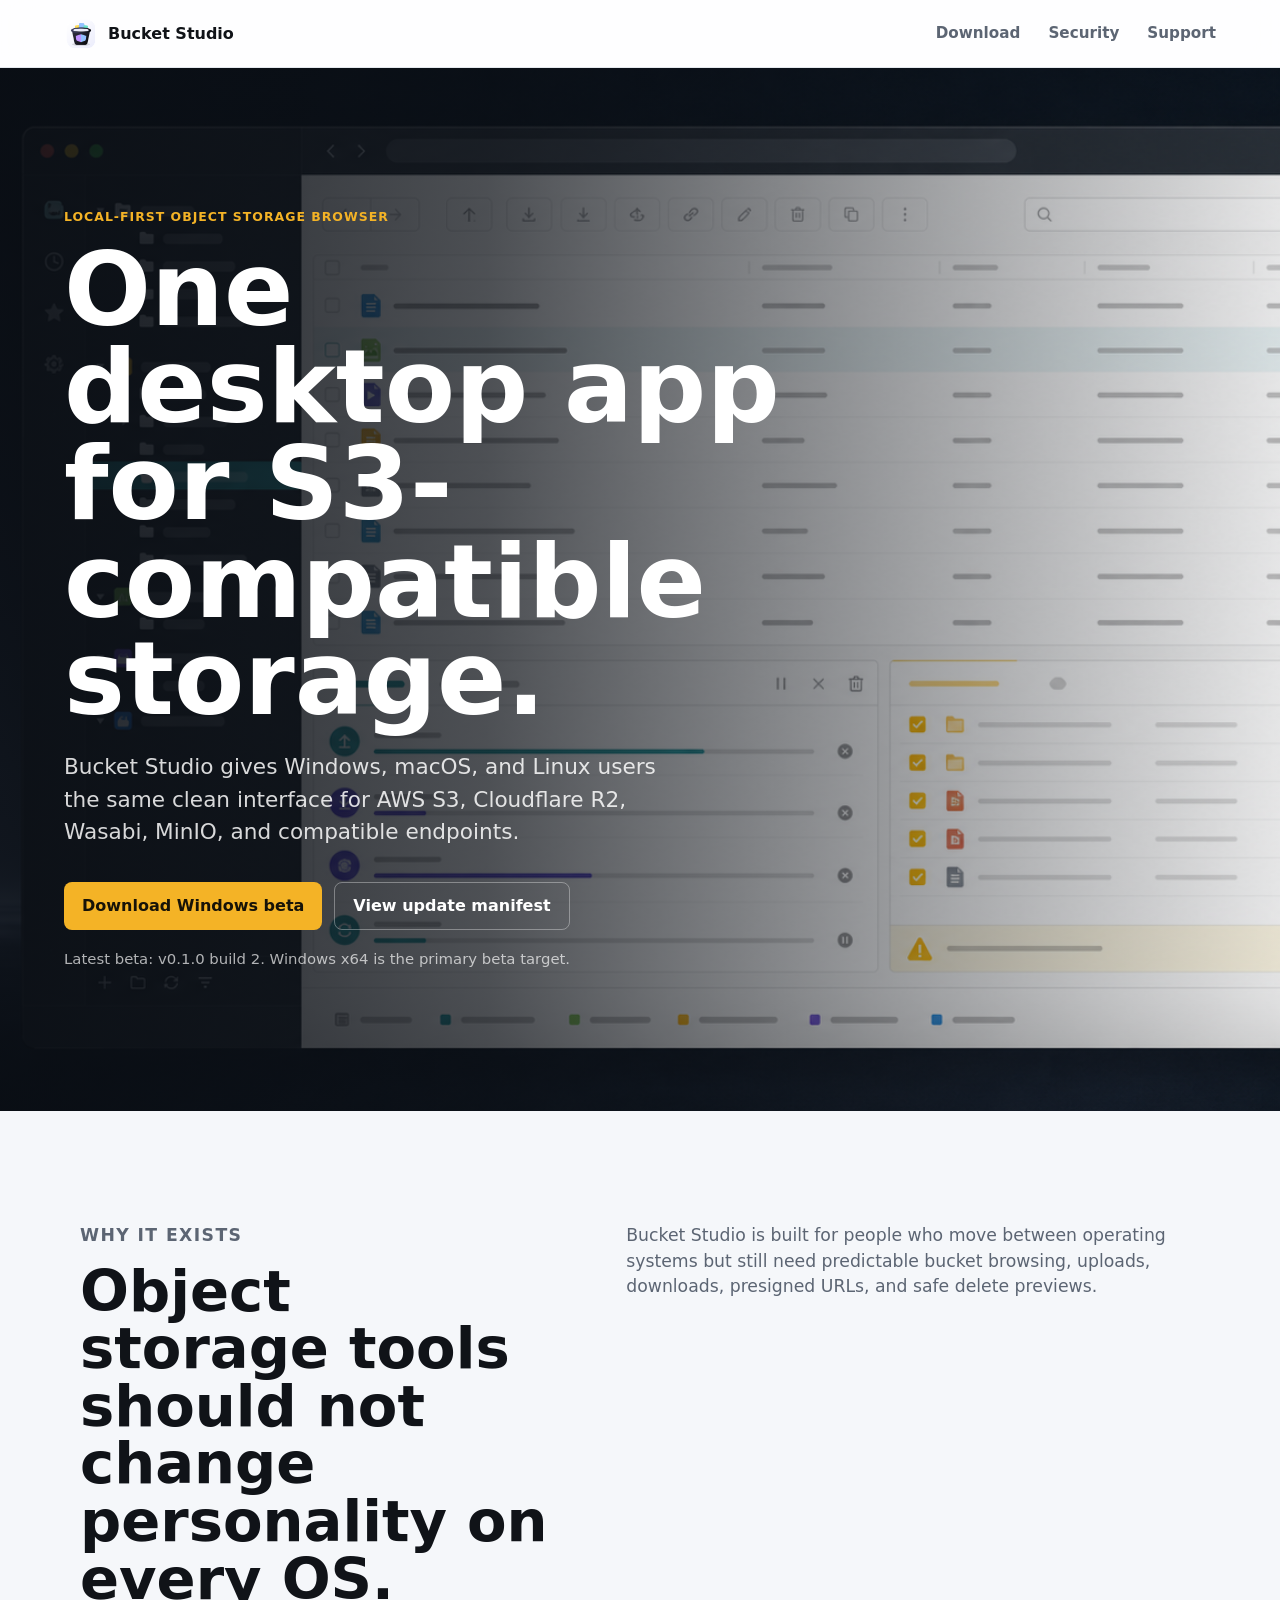
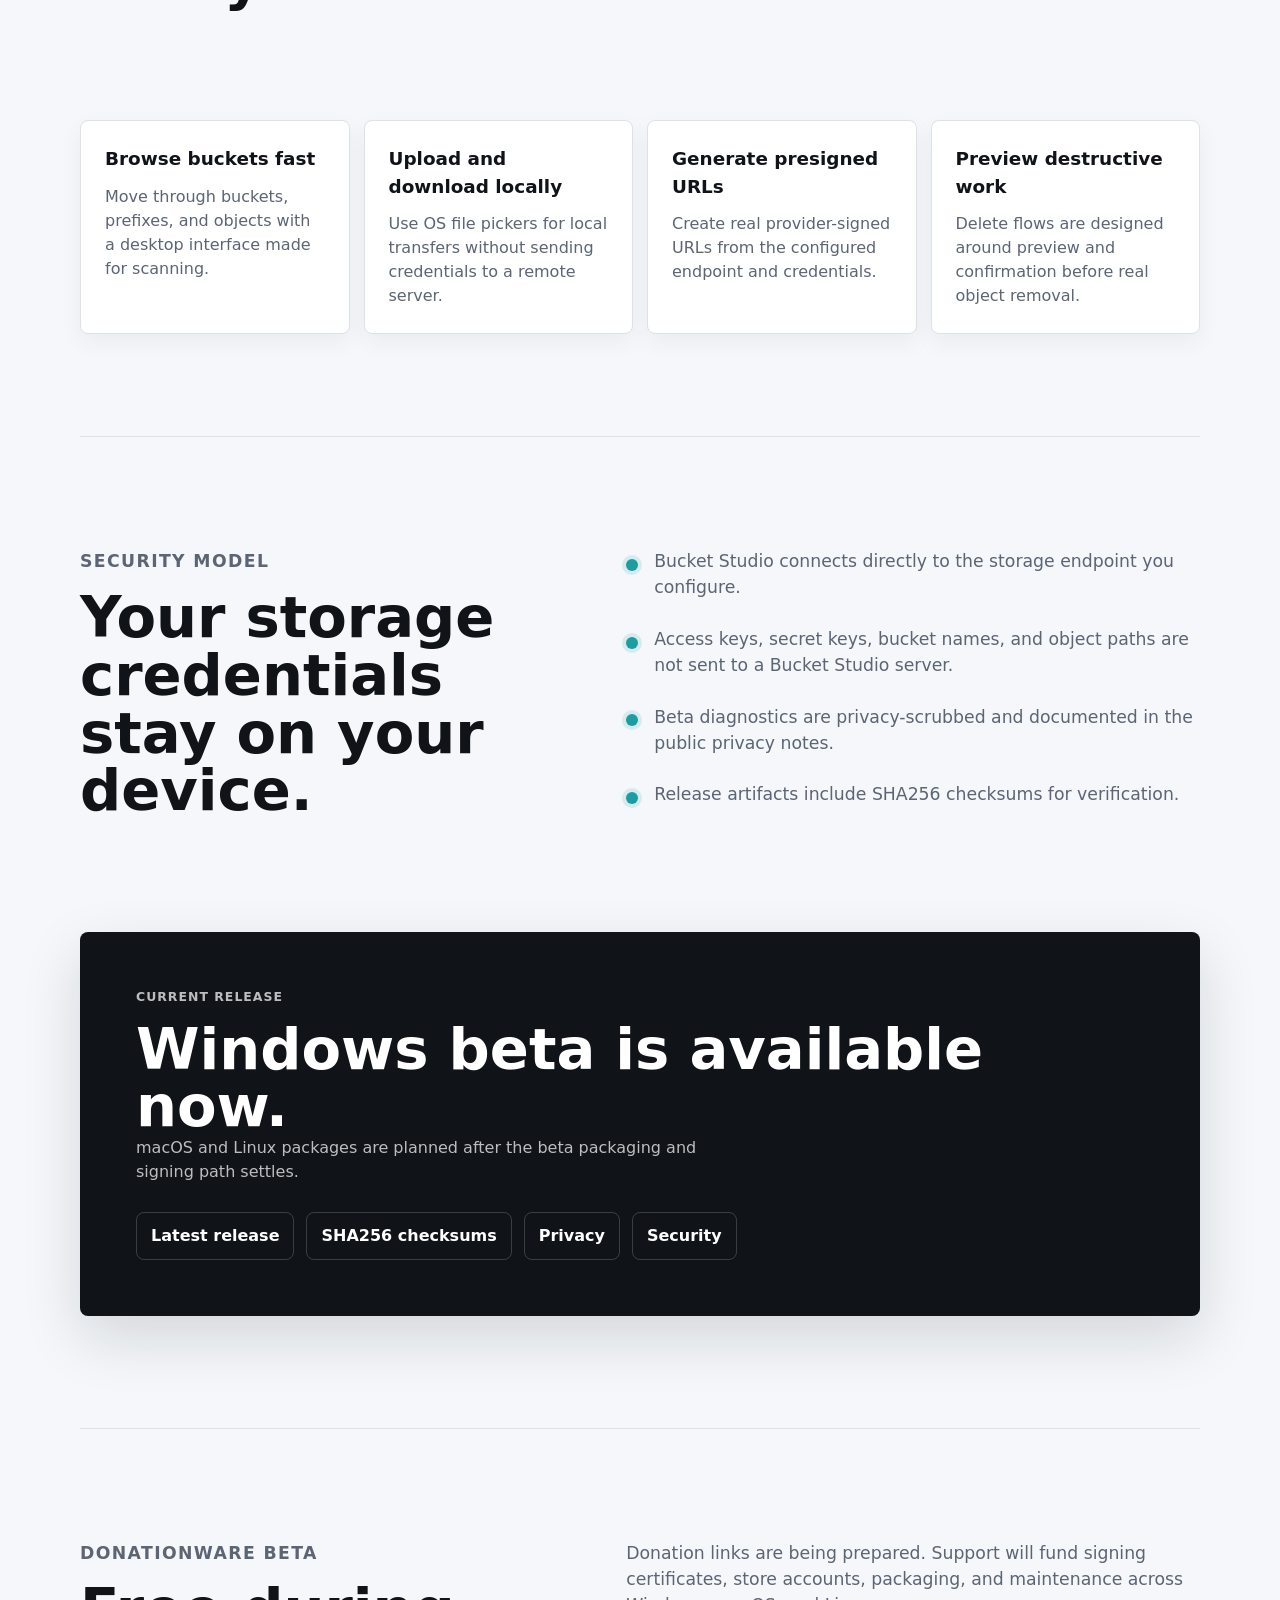
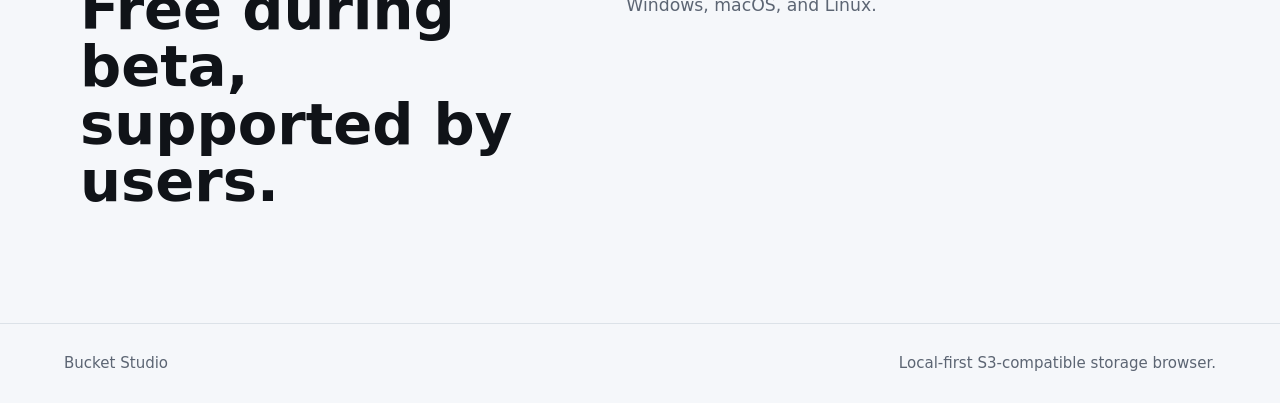
==== index.html @ 4a7e8ab2 "Add public landing page" ====
<!doctype html>
<html lang="en">
  <head>
    <meta charset="utf-8">
    <meta name="viewport" content="width=device-width, initial-scale=1">
    <title>Bucket Studio - S3-Compatible Storage Browser For Desktop</title>
    <meta
      name="description"
      content="Bucket Studio is a local-first desktop browser for S3-compatible object storage, including AWS S3, Cloudflare R2, Wasabi, MinIO, and compatible endpoints."
    >
    <meta name="robots" content="index,follow">
    <meta name="theme-color" content="#101318">
    <link rel="canonical" href="https://uwanggood.github.io/bucket-studio-downloads/">
    <link rel="icon" href="assets/bucket-studio-icon.png">
    <link rel="apple-touch-icon" href="assets/bucket-studio-icon.png">

    <meta property="og:type" content="website">
    <meta property="og:title" content="Bucket Studio - S3-Compatible Storage Browser">
    <meta
      property="og:description"
      content="A free beta desktop app for browsing buckets, uploading files, downloading objects, and managing S3-compatible storage locally."
    >
    <meta property="og:url" content="https://uwanggood.github.io/bucket-studio-downloads/">
    <meta property="og:image" content="https://uwanggood.github.io/bucket-studio-downloads/assets/bucket-studio-hero.png">
    <meta name="twitter:card" content="summary_large_image">
    <meta name="twitter:title" content="Bucket Studio">
    <meta
      name="twitter:description"
      content="A local-first desktop browser for S3-compatible object storage."
    >
    <meta name="twitter:image" content="https://uwanggood.github.io/bucket-studio-downloads/assets/bucket-studio-hero.png">

    <link rel="stylesheet" href="styles.css">
    <script type="application/ld+json">
      {
        "@context": "https://schema.org",
        "@type": "SoftwareApplication",
        "name": "Bucket Studio",
        "applicationCategory": "DeveloperApplication",
        "operatingSystem": "Windows, macOS, Linux",
        "description": "Bucket Studio is a local-first desktop browser for S3-compatible object storage.",
        "offers": {
          "@type": "Offer",
          "price": "0",
          "priceCurrency": "USD"
        },
        "downloadUrl": "https://github.com/Uwanggood/bucket-studio-downloads/releases/latest",
        "softwareVersion": "0.1.0",
        "url": "https://uwanggood.github.io/bucket-studio-downloads/"
      }
    </script>
  </head>
  <body>
    <header class="site-header" aria-label="Site header">
      <a class="brand" href="./" aria-label="Bucket Studio home">
        <img src="assets/bucket-studio-icon.png" alt="" width="34" height="34">
        <span>Bucket Studio</span>
      </a>
      <nav aria-label="Primary navigation">
        <a href="#download">Download</a>
        <a href="#security">Security</a>
        <a href="#support">Support</a>
      </nav>
    </header>

    <main>
      <section class="hero" aria-labelledby="hero-title">
        <div class="hero-copy">
          <p class="eyebrow">Local-first object storage browser</p>
          <h1 id="hero-title">One desktop app for S3-compatible storage.</h1>
          <p class="hero-text">
            Bucket Studio gives Windows, macOS, and Linux users the same clean interface
            for AWS S3, Cloudflare R2, Wasabi, MinIO, and compatible endpoints.
          </p>
          <div class="hero-actions" id="download">
            <a class="button primary" href="https://github.com/Uwanggood/bucket-studio-downloads/releases/latest">
              Download Windows beta
            </a>
            <a class="button secondary" href="latest.json">View update manifest</a>
          </div>
          <p class="release-note">Latest beta: v0.1.0 build 2. Windows x64 is the primary beta target.</p>
        </div>
      </section>

      <section class="section intro" aria-label="Product summary">
        <div>
          <p class="section-kicker">Why it exists</p>
          <h2>Object storage tools should not change personality on every OS.</h2>
        </div>
        <p>
          Bucket Studio is built for people who move between operating systems but still
          need predictable bucket browsing, uploads, downloads, presigned URLs, and safe
          delete previews.
        </p>
      </section>

      <section class="feature-grid" aria-label="Features">
        <article>
          <h3>Browse buckets fast</h3>
          <p>Move through buckets, prefixes, and objects with a desktop interface made for scanning.</p>
        </article>
        <article>
          <h3>Upload and download locally</h3>
          <p>Use OS file pickers for local transfers without sending credentials to a remote server.</p>
        </article>
        <article>
          <h3>Generate presigned URLs</h3>
          <p>Create real provider-signed URLs from the configured endpoint and credentials.</p>
        </article>
        <article>
          <h3>Preview destructive work</h3>
          <p>Delete flows are designed around preview and confirmation before real object removal.</p>
        </article>
      </section>

      <section class="section trust" id="security" aria-label="Security model">
        <div>
          <p class="section-kicker">Security model</p>
          <h2>Your storage credentials stay on your device.</h2>
        </div>
        <ul class="check-list">
          <li>Bucket Studio connects directly to the storage endpoint you configure.</li>
          <li>Access keys, secret keys, bucket names, and object paths are not sent to a Bucket Studio server.</li>
          <li>Beta diagnostics are privacy-scrubbed and documented in the public privacy notes.</li>
          <li>Release artifacts include SHA256 checksums for verification.</li>
        </ul>
      </section>

      <section class="downloads" aria-label="Downloads">
        <div class="download-panel">
          <p class="section-kicker">Current release</p>
          <h2>Windows beta is available now.</h2>
          <p>
            macOS and Linux packages are planned after the beta packaging and signing path settles.
          </p>
          <div class="download-links">
            <a href="https://github.com/Uwanggood/bucket-studio-downloads/releases/latest">Latest release</a>
            <a href="https://github.com/Uwanggood/bucket-studio-downloads/releases/download/v0.1.0/SHA256SUMS.txt">SHA256 checksums</a>
            <a href="PRIVACY.md">Privacy</a>
            <a href="SECURITY.md">Security</a>
          </div>
        </div>
      </section>

      <section class="section support" id="support" aria-label="Support Bucket Studio">
        <div>
          <p class="section-kicker">Donationware beta</p>
          <h2>Free during beta, supported by users.</h2>
        </div>
        <p>
          Donation links are being prepared. Support will fund signing certificates,
          store accounts, packaging, and maintenance across Windows, macOS, and Linux.
        </p>
      </section>
    </main>

    <footer class="site-footer">
      <span>Bucket Studio</span>
      <span>Local-first S3-compatible storage browser.</span>
    </footer>
  </body>
</html>
---- styles.css ----
:root {
  color-scheme: light;
  --ink: #101318;
  --muted: #5c6573;
  --line: #dce2e8;
  --panel: #ffffff;
  --paper: #f5f7fa;
  --teal: #1c9da2;
  --teal-ink: #0c6367;
  --yellow: #f4b326;
  --violet: #766be6;
  --shadow: 0 22px 60px rgba(14, 24, 35, 0.14);
}

* {
  box-sizing: border-box;
}

html {
  scroll-behavior: smooth;
}

body {
  margin: 0;
  background: var(--paper);
  color: var(--ink);
  font-family:
    Inter, ui-sans-serif, system-ui, -apple-system, BlinkMacSystemFont, "Segoe UI",
    sans-serif;
  line-height: 1.5;
}

a {
  color: inherit;
  text-decoration: none;
}

.site-header {
  position: sticky;
  top: 0;
  z-index: 10;
  display: flex;
  align-items: center;
  justify-content: space-between;
  gap: 24px;
  min-height: 68px;
  padding: 14px clamp(20px, 5vw, 72px);
  border-bottom: 1px solid rgba(220, 226, 232, 0.75);
  background: rgba(255, 255, 255, 0.86);
  backdrop-filter: blur(18px);
}

.brand {
  display: inline-flex;
  align-items: center;
  gap: 10px;
  font-weight: 800;
}

.brand img {
  border-radius: 8px;
}

nav {
  display: flex;
  gap: clamp(12px, 3vw, 28px);
  color: var(--muted);
  font-size: 0.95rem;
  font-weight: 650;
}

nav a:hover {
  color: var(--ink);
}

.hero {
  min-height: min(760px, calc(100vh - 68px));
  display: flex;
  align-items: center;
  padding: clamp(72px, 11vw, 140px) clamp(20px, 5vw, 72px);
  background:
    linear-gradient(90deg, rgba(9, 13, 19, 0.9) 0%, rgba(9, 13, 19, 0.72) 38%, rgba(9, 13, 19, 0.1) 100%),
    url("assets/bucket-studio-hero.png") center / cover no-repeat;
}

.hero-copy {
  max-width: 720px;
  color: #ffffff;
}

.eyebrow,
.section-kicker {
  margin: 0 0 14px;
  color: var(--yellow);
  font-size: 0.78rem;
  font-weight: 850;
  letter-spacing: 0.08em;
  text-transform: uppercase;
}

h1,
h2,
h3,
p {
  margin-top: 0;
}

h1 {
  max-width: 760px;
  margin-bottom: 24px;
  font-size: clamp(3rem, 8vw, 6.8rem);
  line-height: 0.95;
  letter-spacing: 0;
}

.hero-text {
  max-width: 620px;
  margin-bottom: 34px;
  color: rgba(255, 255, 255, 0.84);
  font-size: clamp(1.05rem, 2vw, 1.35rem);
}

.hero-actions,
.download-links {
  display: flex;
  flex-wrap: wrap;
  gap: 12px;
}

.button {
  display: inline-flex;
  align-items: center;
  justify-content: center;
  min-height: 48px;
  padding: 0 18px;
  border-radius: 8px;
  font-weight: 800;
}

.button.primary {
  background: var(--yellow);
  color: #171308;
}

.button.secondary {
  border: 1px solid rgba(255, 255, 255, 0.34);
  color: #ffffff;
}

.release-note {
  margin: 18px 0 0;
  color: rgba(255, 255, 255, 0.68);
  font-size: 0.93rem;
}

.section,
.feature-grid,
.downloads {
  width: min(1120px, calc(100% - 40px));
  margin: 0 auto;
}

.section {
  display: grid;
  grid-template-columns: minmax(0, 0.9fr) minmax(0, 1.1fr);
  gap: clamp(28px, 6vw, 80px);
  padding: clamp(76px, 9vw, 112px) 0;
}

.section h2,
.downloads h2 {
  margin-bottom: 0;
  font-size: clamp(2rem, 4.5vw, 4rem);
  line-height: 1;
  letter-spacing: 0;
}

.section p,
.check-list {
  color: var(--muted);
  font-size: 1.08rem;
}

.feature-grid {
  display: grid;
  grid-template-columns: repeat(4, minmax(0, 1fr));
  gap: 14px;
  padding-bottom: clamp(64px, 8vw, 104px);
}

.feature-grid article {
  min-height: 214px;
  padding: 24px;
  border: 1px solid var(--line);
  border-radius: 8px;
  background: var(--panel);
  box-shadow: 0 8px 24px rgba(16, 19, 24, 0.05);
}

.feature-grid h3 {
  margin-bottom: 12px;
  font-size: 1.15rem;
}

.feature-grid p {
  margin-bottom: 0;
  color: var(--muted);
}

.trust {
  border-top: 1px solid var(--line);
}

.check-list {
  display: grid;
  gap: 14px;
  margin: 0;
  padding: 0;
  list-style: none;
}

.check-list li {
  padding-left: 28px;
  position: relative;
}

.check-list li::before {
  content: "";
  position: absolute;
  top: 0.55em;
  left: 0;
  width: 12px;
  height: 12px;
  border-radius: 50%;
  background: var(--teal);
  box-shadow: 0 0 0 4px rgba(28, 157, 162, 0.14);
}

.downloads {
  padding-bottom: clamp(76px, 9vw, 112px);
}

.download-panel {
  padding: clamp(28px, 5vw, 56px);
  border-radius: 8px;
  background: #101318;
  color: #ffffff;
  box-shadow: var(--shadow);
}

.download-panel p {
  max-width: 620px;
  color: rgba(255, 255, 255, 0.72);
}

.download-links {
  margin-top: 28px;
}

.download-links a {
  min-height: 44px;
  padding: 11px 14px;
  border: 1px solid rgba(255, 255, 255, 0.18);
  border-radius: 8px;
  color: #ffffff;
  font-weight: 750;
}

.support {
  border-top: 1px solid var(--line);
}

.site-footer {
  display: flex;
  justify-content: space-between;
  gap: 20px;
  padding: 28px clamp(20px, 5vw, 72px);
  border-top: 1px solid var(--line);
  color: var(--muted);
  font-size: 0.94rem;
}

@media (max-width: 860px) {
  .site-header {
    align-items: flex-start;
    flex-direction: column;
  }

  .hero {
    min-height: 720px;
    align-items: flex-end;
    background:
      linear-gradient(0deg, rgba(9, 13, 19, 0.96) 0%, rgba(9, 13, 19, 0.76) 52%, rgba(9, 13, 19, 0.18) 100%),
      url("assets/bucket-studio-hero.png") center / cover no-repeat;
  }

  .section {
    grid-template-columns: 1fr;
  }

  .feature-grid {
    grid-template-columns: repeat(2, minmax(0, 1fr));
  }
}

@media (max-width: 560px) {
  nav {
    width: 100%;
    justify-content: space-between;
  }

  h1 {
    font-size: 3.1rem;
  }

  .feature-grid {
    grid-template-columns: 1fr;
  }

  .button,
  .download-links a {
    width: 100%;
  }

  .site-footer {
    flex-direction: column;
  }
}
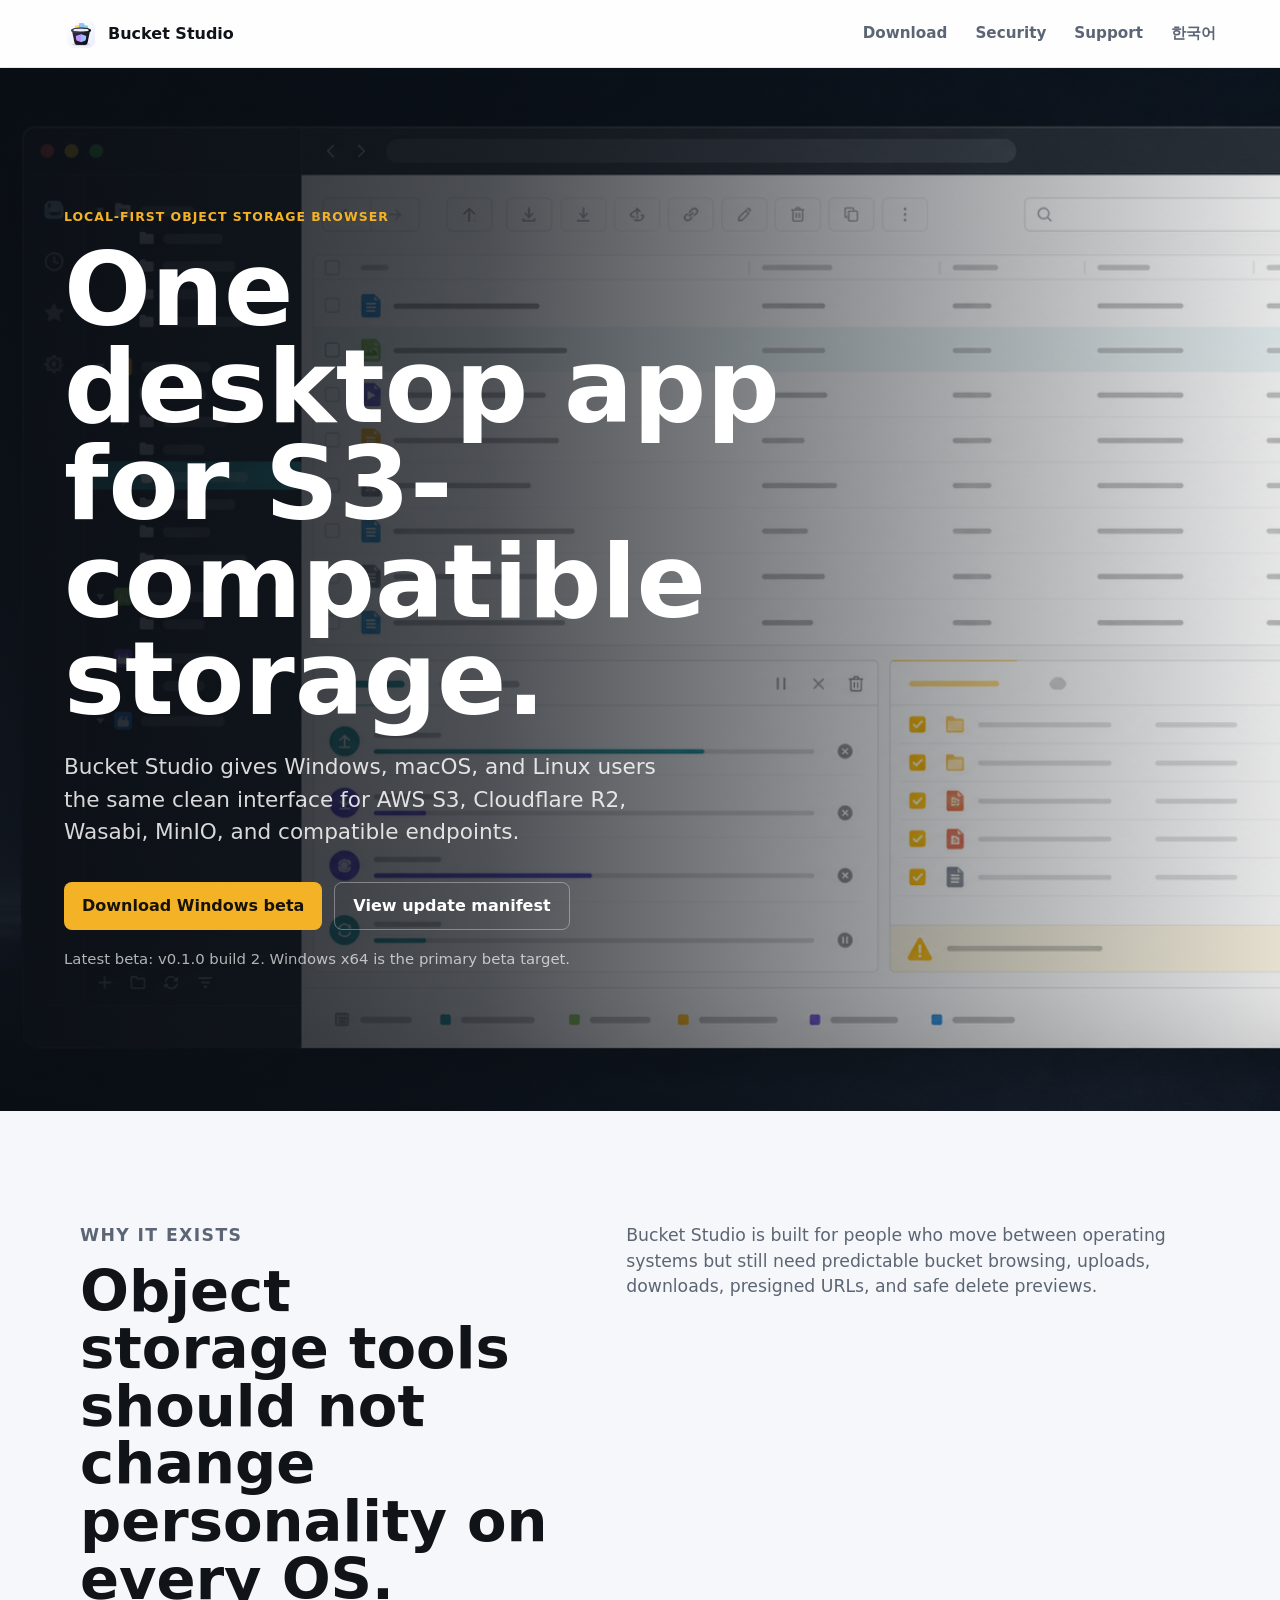
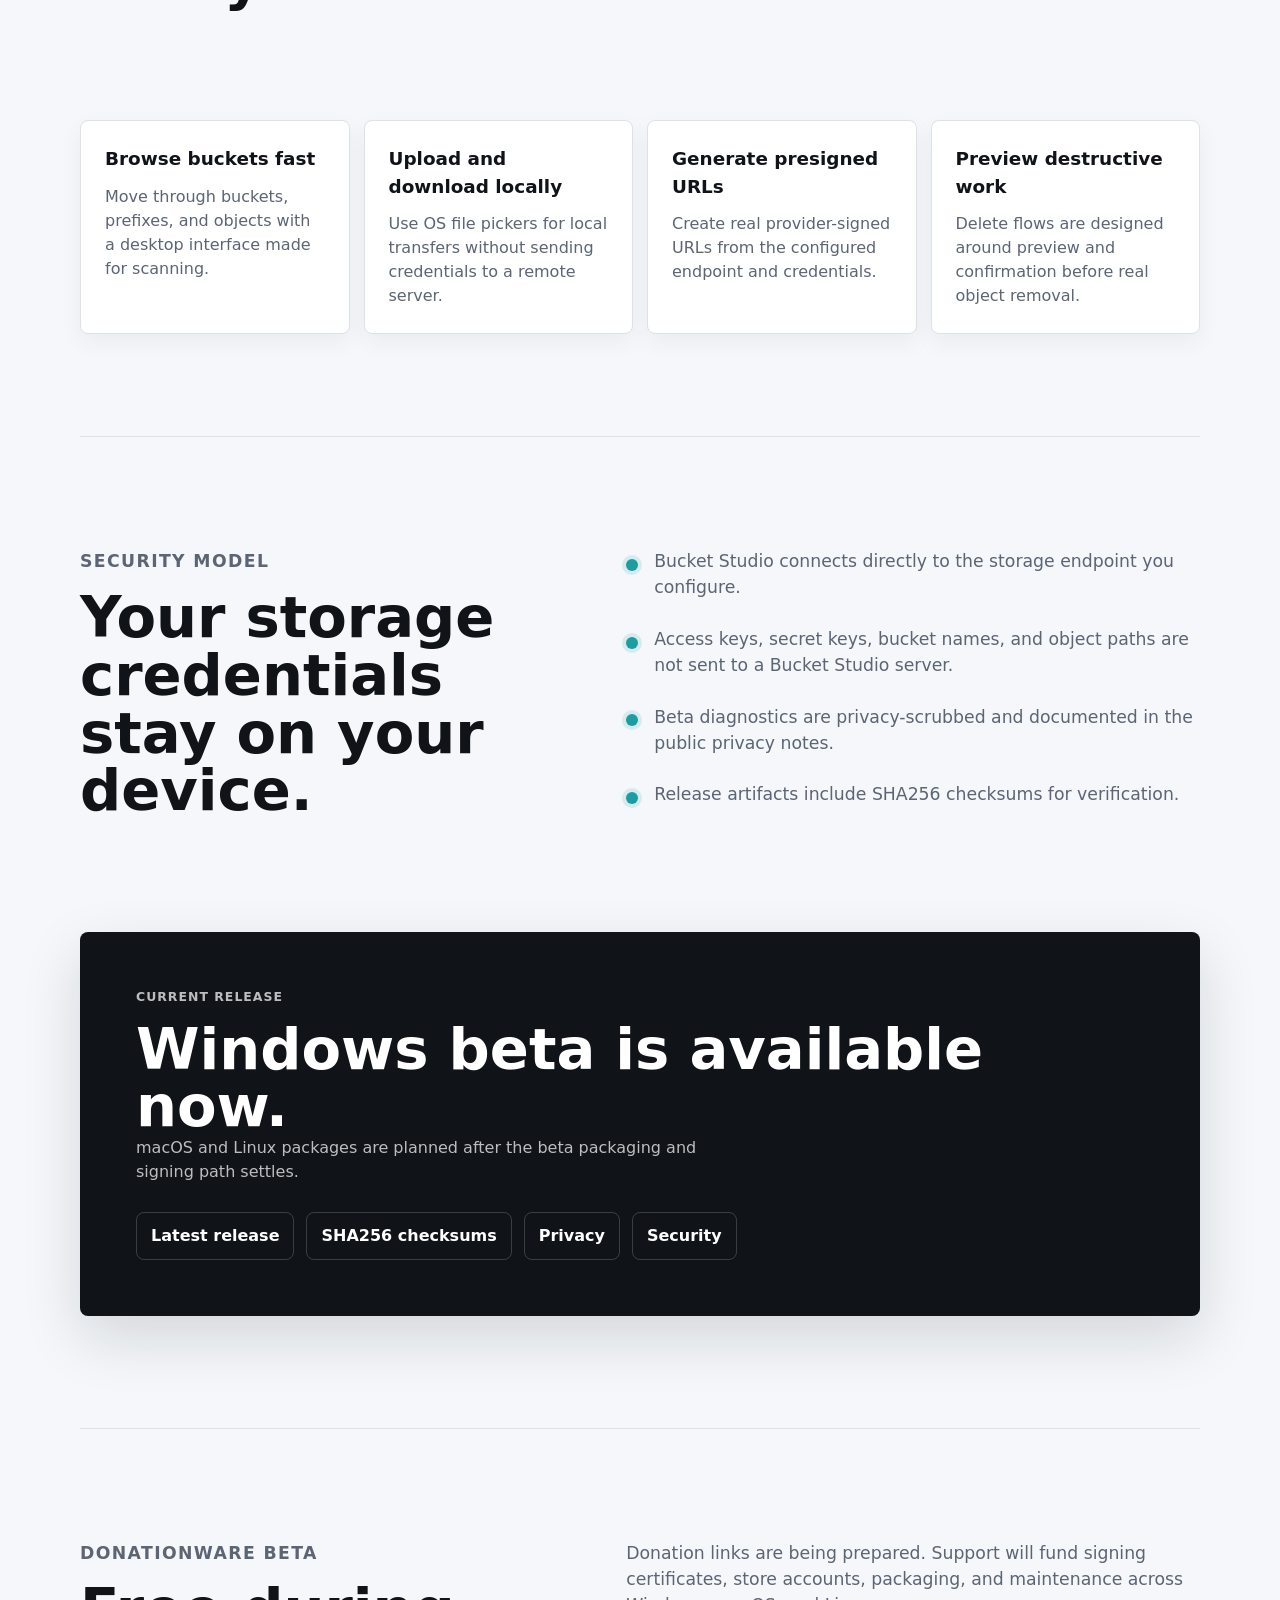
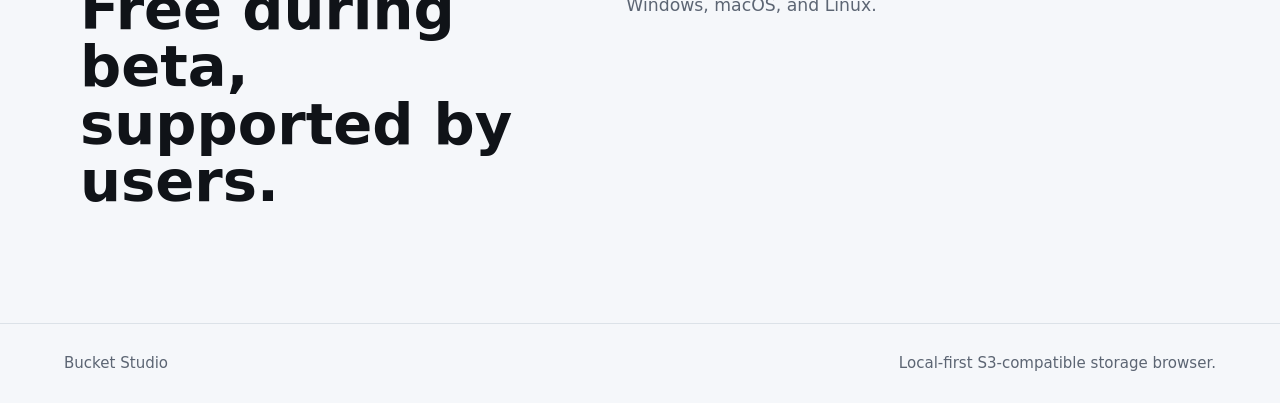
==== commit 3d53727e: "Add Korean landing page" ====
--- a/index.html
+++ b/index.html
@@ -11,6 +11,9 @@
     <meta name="robots" content="index,follow">
     <meta name="theme-color" content="#101318">
     <link rel="canonical" href="https://uwanggood.github.io/bucket-studio-downloads/">
+    <link rel="alternate" hreflang="en" href="https://uwanggood.github.io/bucket-studio-downloads/">
+    <link rel="alternate" hreflang="ko" href="https://uwanggood.github.io/bucket-studio-downloads/ko/">
+    <link rel="alternate" hreflang="x-default" href="https://uwanggood.github.io/bucket-studio-downloads/">
     <link rel="icon" href="assets/bucket-studio-icon.png">
     <link rel="apple-touch-icon" href="assets/bucket-studio-icon.png">
 
@@ -60,6 +63,7 @@
         <a href="#download">Download</a>
         <a href="#security">Security</a>
         <a href="#support">Support</a>
+        <a href="ko/" hreflang="ko">한국어</a>
       </nav>
     </header>
 
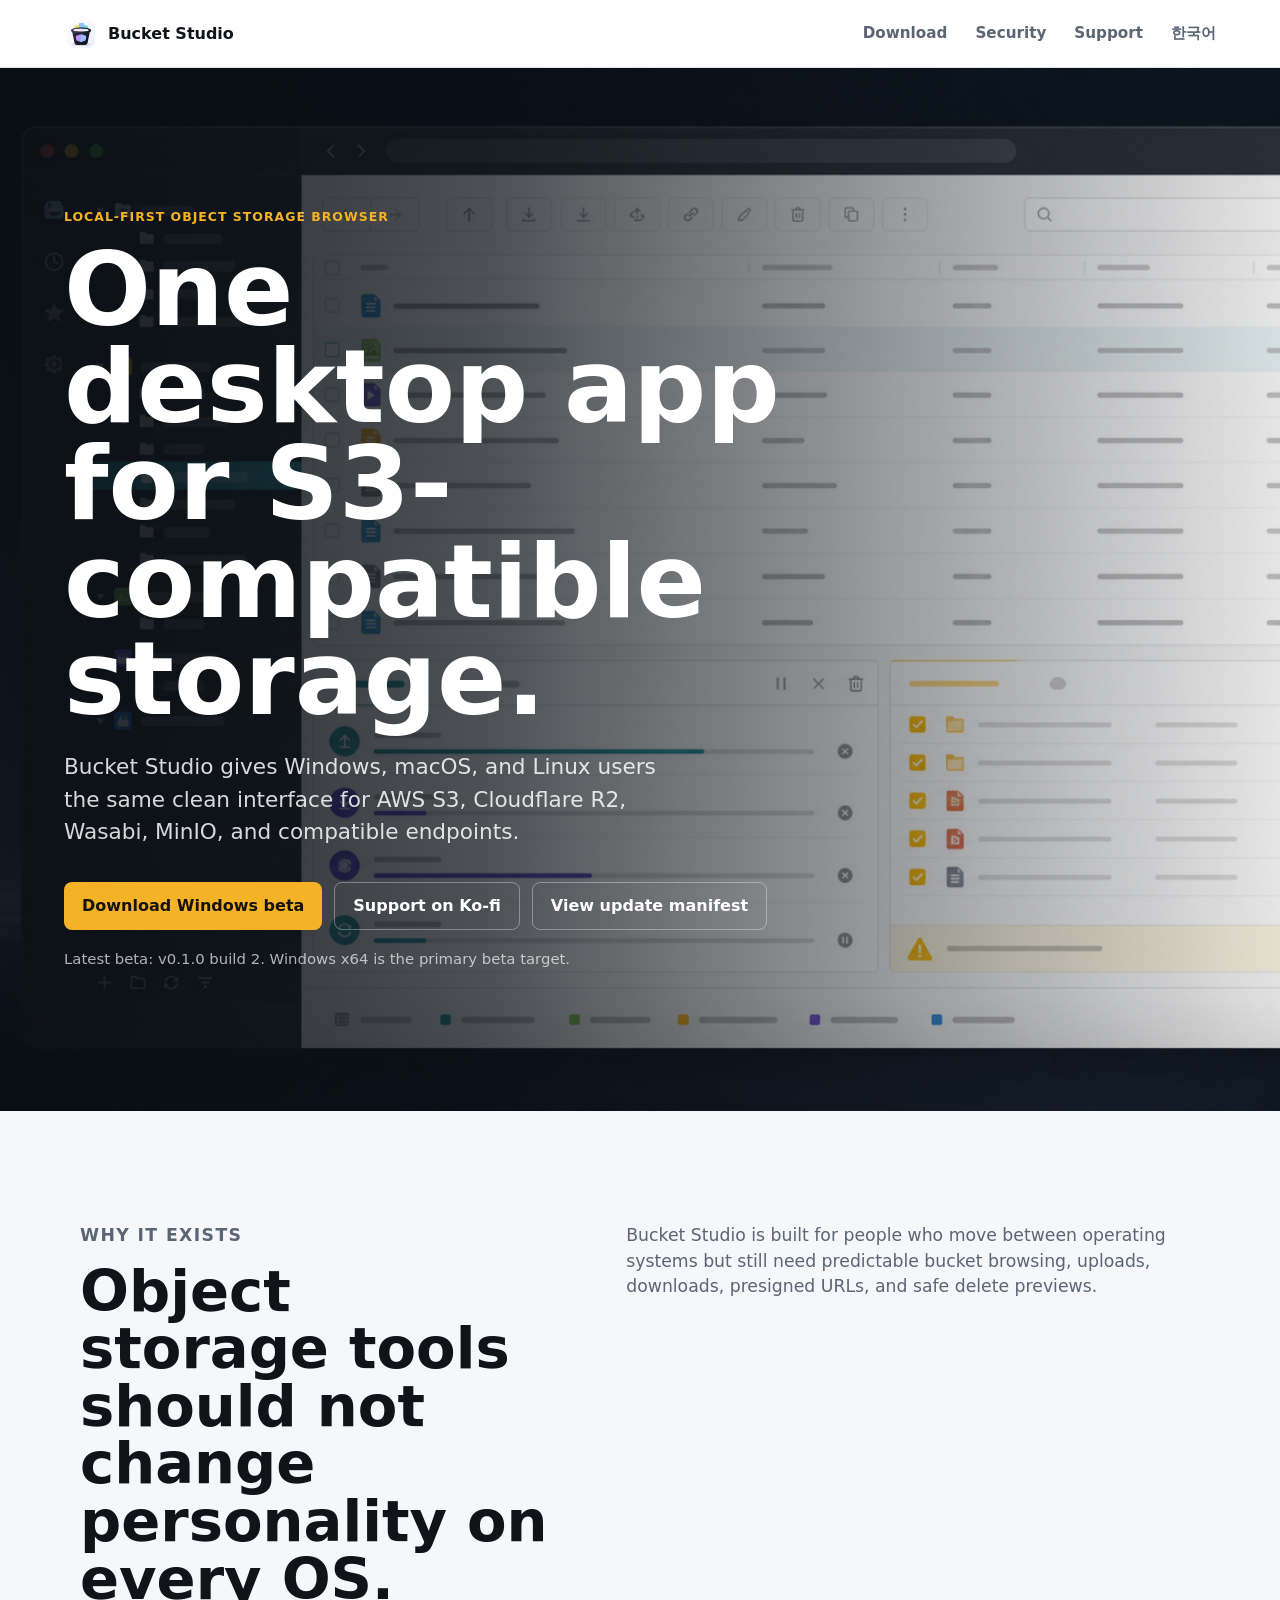
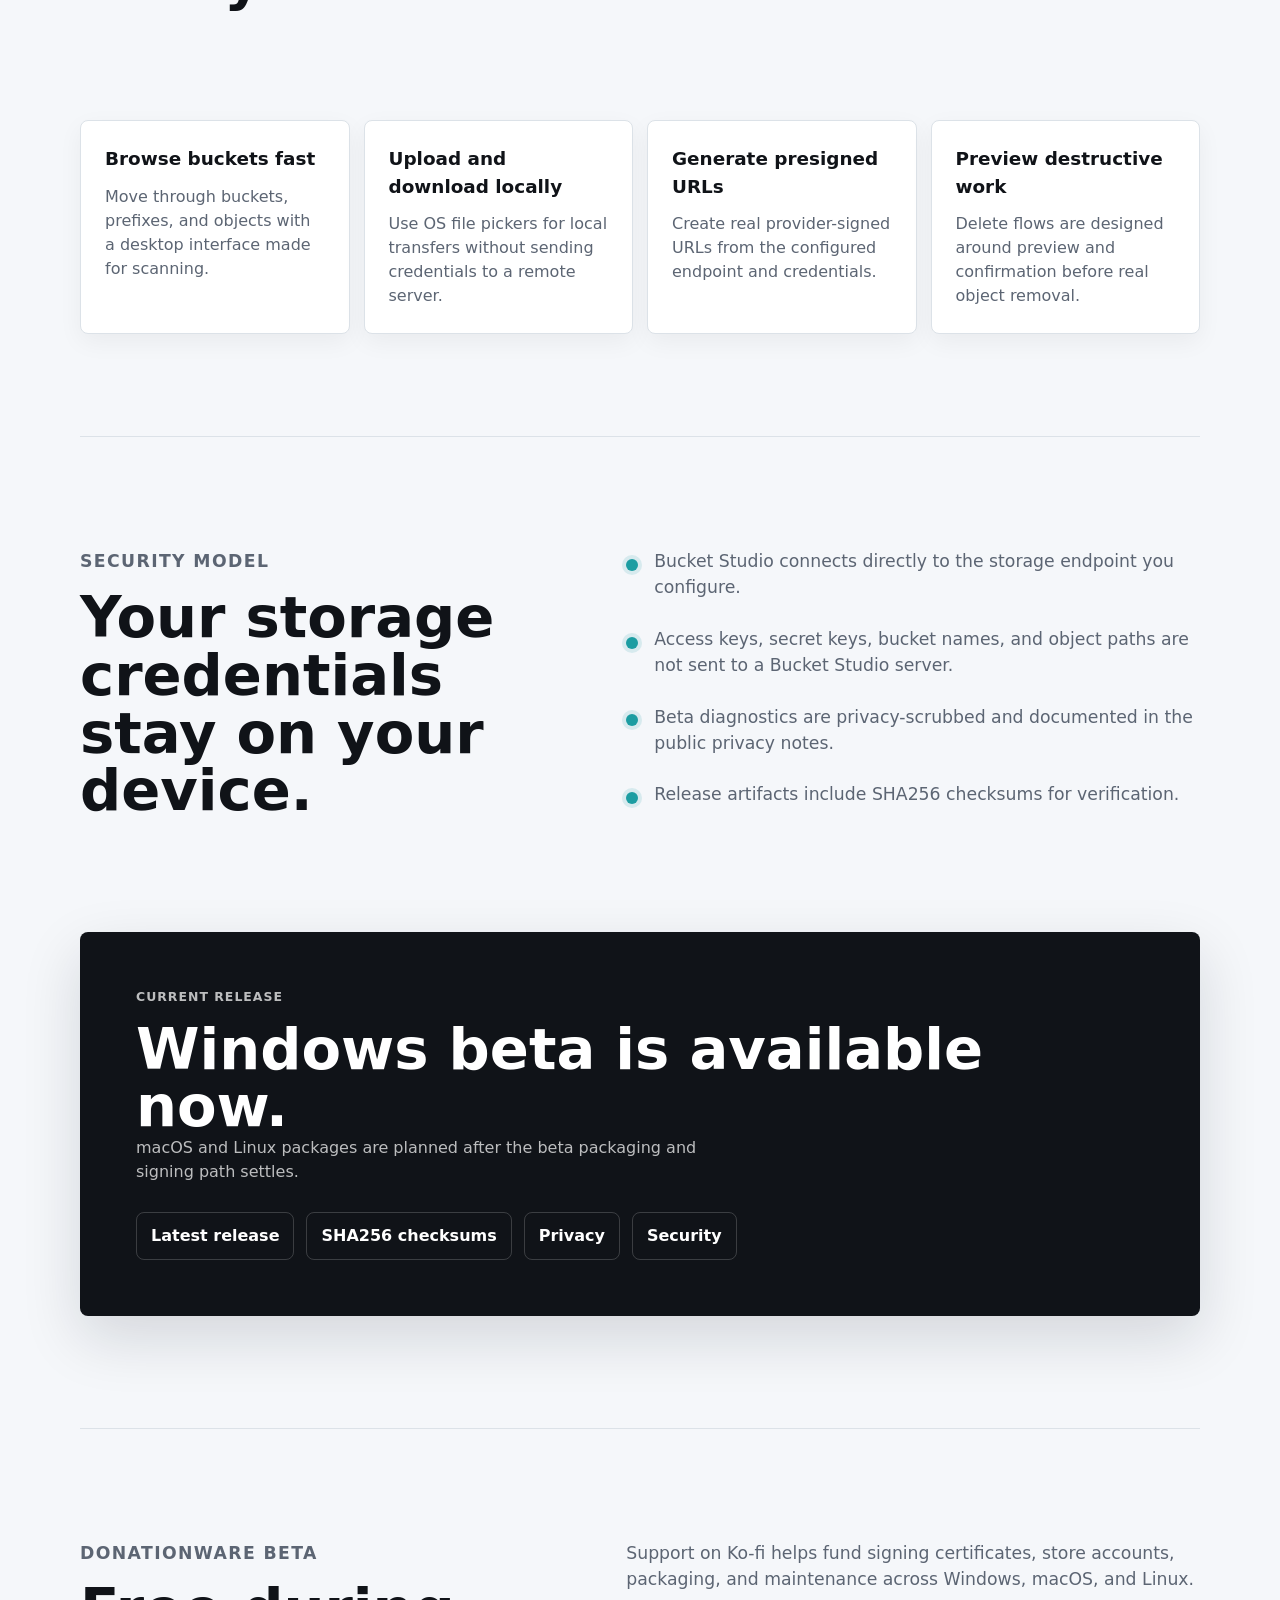
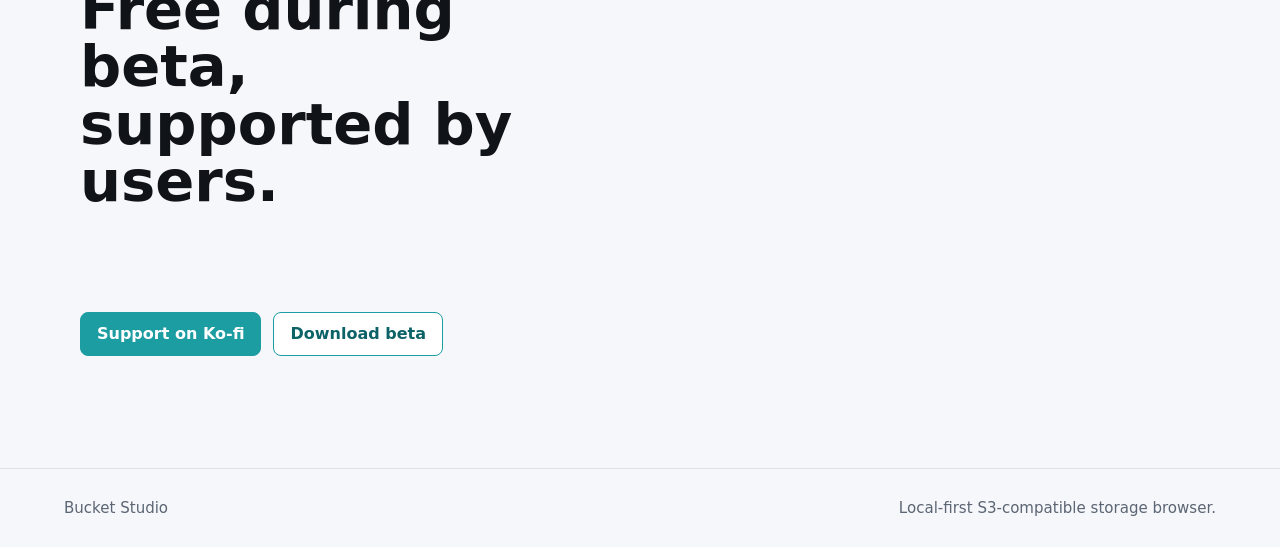
==== commit 2a6efa6d: "Add Ko-fi support links" ====
--- a/index.html
+++ b/index.html
@@ -33,7 +33,7 @@
     >
     <meta name="twitter:image" content="https://uwanggood.github.io/bucket-studio-downloads/assets/bucket-studio-hero.png">
 
-    <link rel="stylesheet" href="styles.css">
+    <link rel="stylesheet" href="styles.css?v=20260627b">
     <script type="application/ld+json">
       {
         "@context": "https://schema.org",
@@ -42,6 +42,9 @@
         "applicationCategory": "DeveloperApplication",
         "operatingSystem": "Windows, macOS, Linux",
         "description": "Bucket Studio is a local-first desktop browser for S3-compatible object storage.",
+        "sameAs": [
+          "https://ko-fi.com/uwanggood"
+        ],
         "offers": {
           "@type": "Offer",
           "price": "0",
@@ -80,6 +83,7 @@
             <a class="button primary" href="https://github.com/Uwanggood/bucket-studio-downloads/releases/latest">
               Download Windows beta
             </a>
+            <a class="button secondary" href="https://ko-fi.com/uwanggood">Support on Ko-fi</a>
             <a class="button secondary" href="latest.json">View update manifest</a>
           </div>
           <p class="release-note">Latest beta: v0.1.0 build 2. Windows x64 is the primary beta target.</p>
@@ -152,9 +156,13 @@
           <h2>Free during beta, supported by users.</h2>
         </div>
         <p>
-          Donation links are being prepared. Support will fund signing certificates,
+          Support on Ko-fi helps fund signing certificates,
           store accounts, packaging, and maintenance across Windows, macOS, and Linux.
         </p>
+        <div class="support-links">
+          <a href="https://ko-fi.com/uwanggood">Support on Ko-fi</a>
+          <a class="secondary" href="https://github.com/Uwanggood/bucket-studio-downloads/releases/latest">Download beta</a>
+        </div>
       </section>
     </main>
 
--- a/styles.css
+++ b/styles.css
@@ -270,6 +270,31 @@
   border-top: 1px solid var(--line);
 }
 
+.support-links {
+  display: flex;
+  flex-wrap: wrap;
+  gap: 12px;
+  margin-top: 24px;
+}
+
+.support-links a {
+  display: inline-flex;
+  align-items: center;
+  justify-content: center;
+  min-height: 44px;
+  padding: 0 16px;
+  border: 1px solid var(--teal);
+  border-radius: 8px;
+  background: var(--teal);
+  color: #ffffff;
+  font-weight: 800;
+}
+
+.support-links a.secondary {
+  background: #ffffff;
+  color: var(--teal-ink);
+}
+
 .site-footer {
   display: flex;
   justify-content: space-between;
@@ -280,6 +305,39 @@
   font-size: 0.94rem;
 }
 
+html[lang="ko"] body,
+html[lang="ko"] h1,
+html[lang="ko"] h2,
+html[lang="ko"] h3,
+html[lang="ko"] p,
+html[lang="ko"] li,
+html[lang="ko"] a,
+html[lang="ko"] .button,
+html[lang="ko"] .release-note,
+html[lang="ko"] .check-list {
+  word-break: keep-all;
+  overflow-wrap: normal;
+}
+
+html[lang="ko"] h1 {
+  max-width: 720px;
+  font-size: clamp(3.2rem, 5.2vw, 4.8rem);
+  line-height: 1.04;
+}
+
+html[lang="ko"] .section h2,
+html[lang="ko"] .downloads h2 {
+  max-width: 640px;
+  font-size: clamp(2.05rem, 3.2vw, 3.4rem);
+  line-height: 1.1;
+}
+
+html[lang="ko"] .hero-text,
+html[lang="ko"] .section p,
+html[lang="ko"] .check-list {
+  line-height: 1.72;
+}
+
 @media (max-width: 860px) {
   .site-header {
     align-items: flex-start;
@@ -301,6 +359,16 @@
   .feature-grid {
     grid-template-columns: repeat(2, minmax(0, 1fr));
   }
+
+  html[lang="ko"] h1 {
+    font-size: clamp(3rem, 9vw, 4.2rem);
+  }
+
+  html[lang="ko"] .section h2,
+  html[lang="ko"] .downloads h2 {
+    max-width: 100%;
+    font-size: clamp(2rem, 7vw, 3rem);
+  }
 }
 
 @media (max-width: 560px) {
@@ -313,12 +381,22 @@
     font-size: 3.1rem;
   }
 
+  html[lang="ko"] h1 {
+    font-size: clamp(2.55rem, 12vw, 3.1rem);
+  }
+
+  html[lang="ko"] .section h2,
+  html[lang="ko"] .downloads h2 {
+    font-size: clamp(1.9rem, 8.5vw, 2.45rem);
+  }
+
   .feature-grid {
     grid-template-columns: 1fr;
   }
 
   .button,
-  .download-links a {
+  .download-links a,
+  .support-links a {
     width: 100%;
   }
 
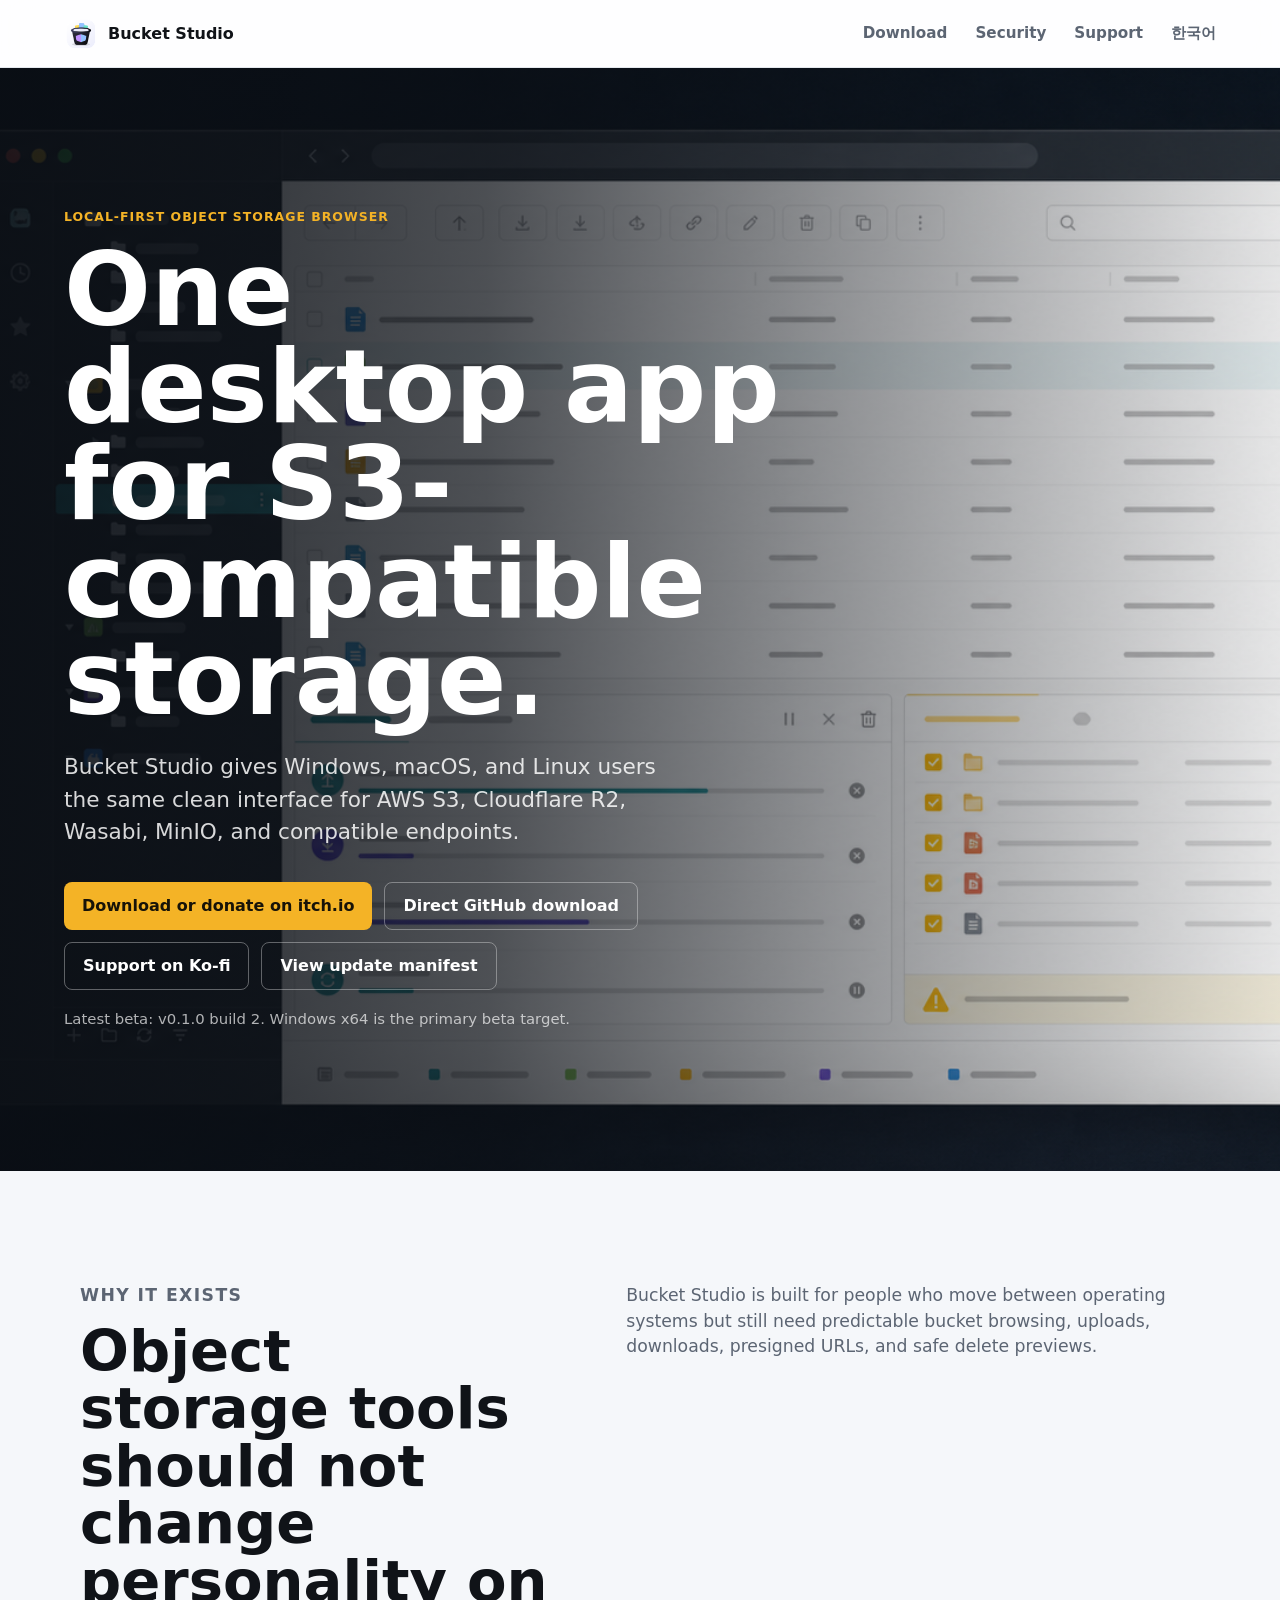
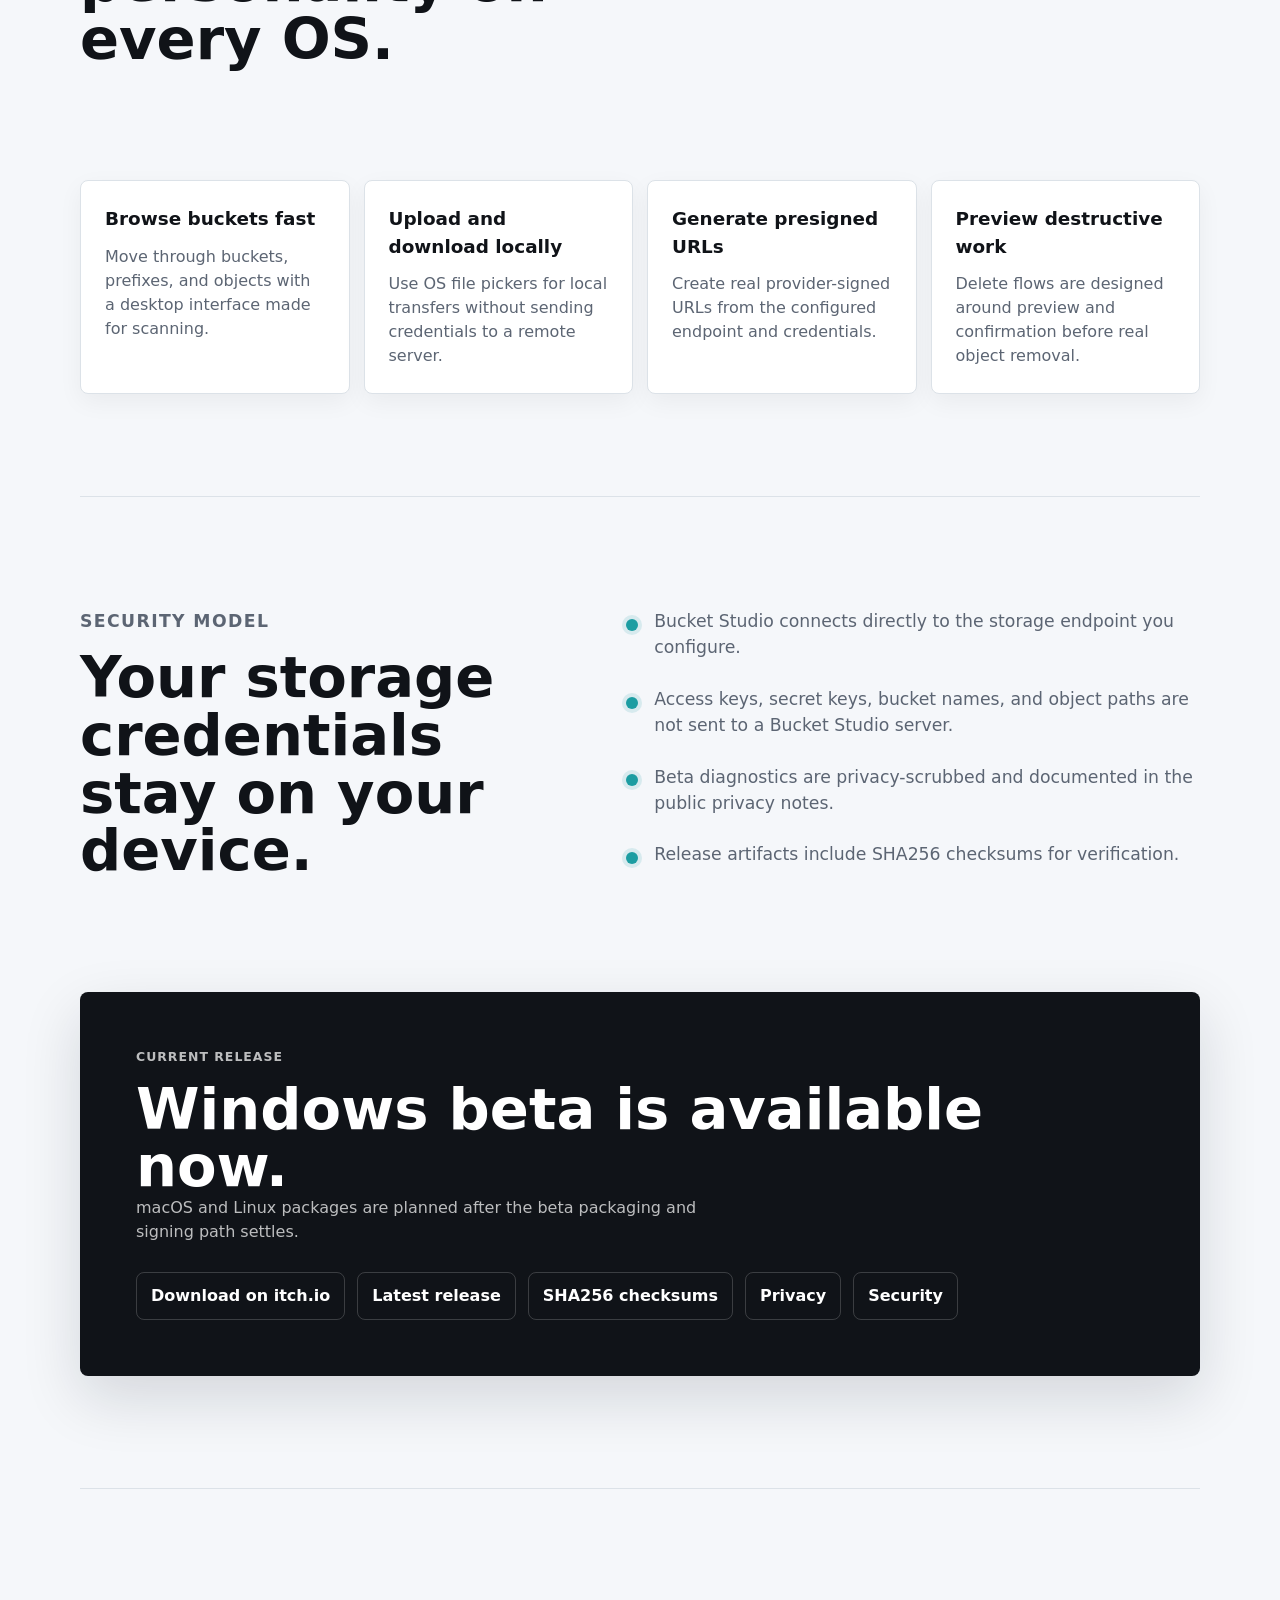
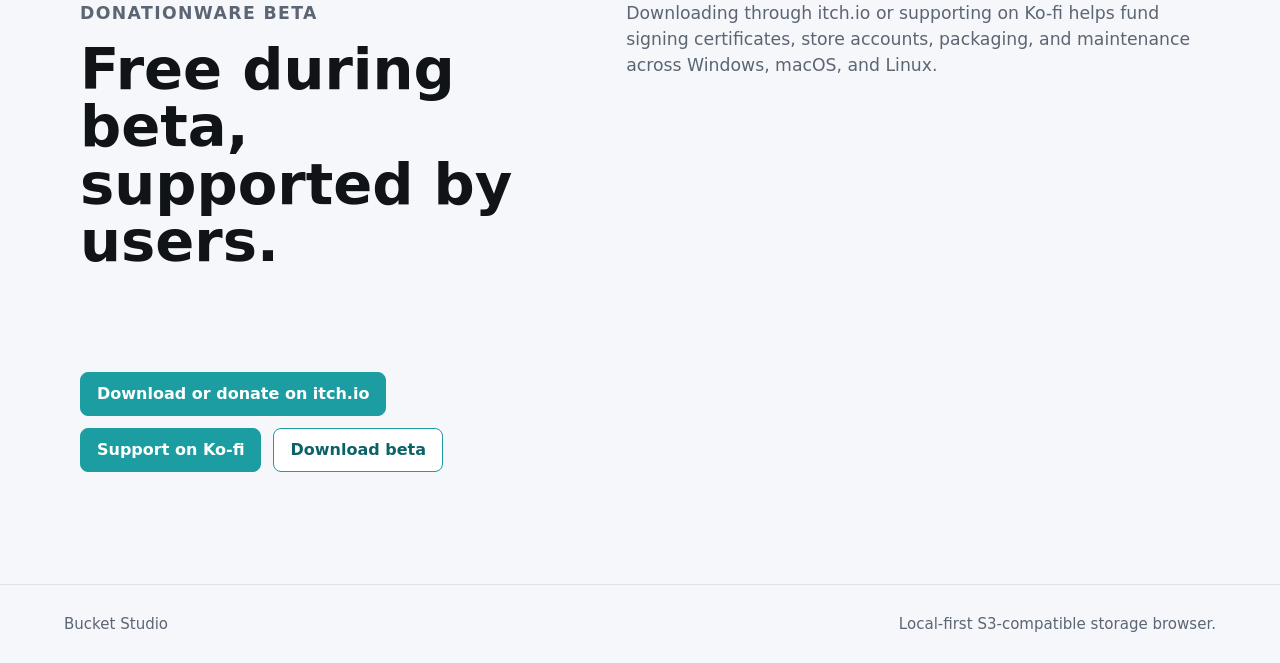
==== commit ac9d360a: "Add Bucket Studio itch support links" ====
--- a/index.html
+++ b/index.html
@@ -43,7 +43,8 @@
         "operatingSystem": "Windows, macOS, Linux",
         "description": "Bucket Studio is a local-first desktop browser for S3-compatible object storage.",
         "sameAs": [
-          "https://ko-fi.com/uwanggood"
+          "https://ko-fi.com/uwanggood",
+          "https://uwanggood.itch.io/bucket-studio"
         ],
         "offers": {
           "@type": "Offer",
@@ -80,9 +81,10 @@
             for AWS S3, Cloudflare R2, Wasabi, MinIO, and compatible endpoints.
           </p>
           <div class="hero-actions" id="download">
-            <a class="button primary" href="https://github.com/Uwanggood/bucket-studio-downloads/releases/latest">
-              Download Windows beta
+            <a class="button primary" href="https://uwanggood.itch.io/bucket-studio">
+              Download or donate on itch.io
             </a>
+            <a class="button secondary" href="https://github.com/Uwanggood/bucket-studio-downloads/releases/latest">Direct GitHub download</a>
             <a class="button secondary" href="https://ko-fi.com/uwanggood">Support on Ko-fi</a>
             <a class="button secondary" href="latest.json">View update manifest</a>
           </div>
@@ -142,6 +144,7 @@
             macOS and Linux packages are planned after the beta packaging and signing path settles.
           </p>
           <div class="download-links">
+            <a href="https://uwanggood.itch.io/bucket-studio">Download on itch.io</a>
             <a href="https://github.com/Uwanggood/bucket-studio-downloads/releases/latest">Latest release</a>
             <a href="https://github.com/Uwanggood/bucket-studio-downloads/releases/download/v0.1.0/SHA256SUMS.txt">SHA256 checksums</a>
             <a href="PRIVACY.md">Privacy</a>
@@ -156,10 +159,11 @@
           <h2>Free during beta, supported by users.</h2>
         </div>
         <p>
-          Support on Ko-fi helps fund signing certificates,
+          Downloading through itch.io or supporting on Ko-fi helps fund signing certificates,
           store accounts, packaging, and maintenance across Windows, macOS, and Linux.
         </p>
         <div class="support-links">
+          <a href="https://uwanggood.itch.io/bucket-studio">Download or donate on itch.io</a>
           <a href="https://ko-fi.com/uwanggood">Support on Ko-fi</a>
           <a class="secondary" href="https://github.com/Uwanggood/bucket-studio-downloads/releases/latest">Download beta</a>
         </div>
